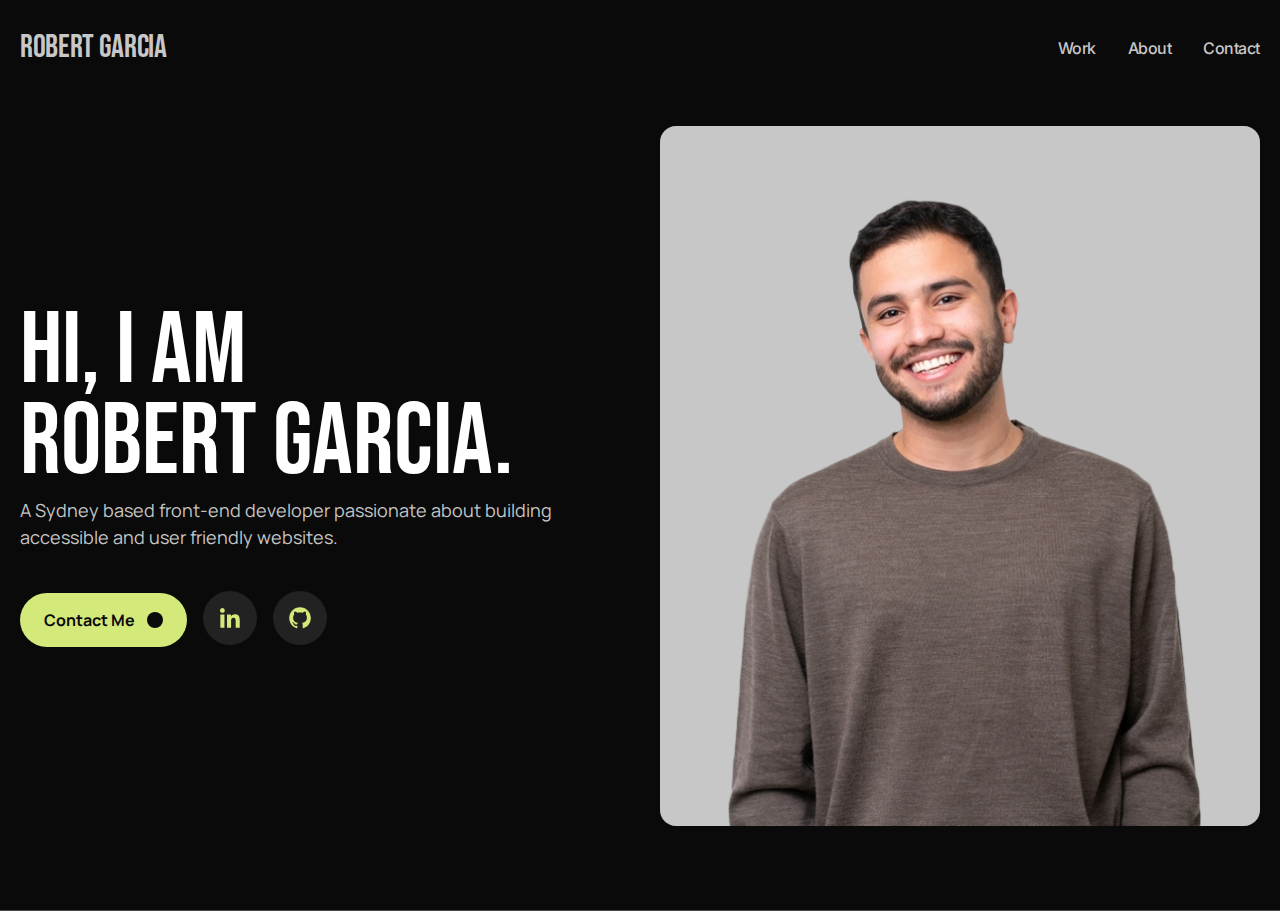
==== index.html @ e45b9863 "portfolio-for-developers" ====
<!DOCTYPE html>
<html lang="en">

<head>
    <meta charset="UTF-8">
    <meta name="viewport" content="width=device-width, initial-scale=1.0">
    <title>Document</title>
    <link rel="stylesheet" href="./css/portfolio.css">
</head>

<body>
    <header class="header">
        <div class="header-container">
            <a class="header-title">robert garcia</a>
            <ul class="header-list">
                <li class="header-item"><a href="#" class="header-link">Work</a></li>
                <li class="header-item"><a href="#" class="header-link">About</a></li>
                <li class="header-item"><a href="#" class="header-link">Contact</a></li>
            </ul>
            <button class="btn"><img src="./IMAGE/header/hamburger-menu.svg" alt="hamburger-menu" class=""></button>
        </div>
    </header>
    <!-- ----------HEADER-FINISH--------------- -->
    <section class="hero">
        <div class="hero-container">
            <div class="hero-info">
                <h2 class="hero-info-title">hi, i am <br>
                    robert garcia.</h2>
                <p class="hero-info-text">A Sydney based front-end developer passionate about building accessible and
                    user friendly websites.</p>
                <div class="hero-info-links">
                    <a href="#" class="hero-info-links-1">Contact Me
                        <span class="hero-info-span"><img src="./IMAGE/section-1/img.svg" alt=""
                                class="span-img"></span>
                    </a>
                    <a href="#" class="hero-info-links-2">
                        <img src="./IMAGE/section-1/linkedin.svg" alt="" class="">
                    </a>

                    <a href="#" class="hero-info-links-3">
                        <img src="./IMAGE/section-1/git-hub.svg" alt="" class="">
                    </a>
                </div>
            </div>
            <div class="hero-img">
                <img src="./IMAGE/section-1/robert.svg" alt="" class="robert-img">
                <img src="./IMAGE/section-1/potrait (1).svg" alt="" class="robert-img-2">
            </div>
        </div>
    </section>
    <!-- ----------------section-1-finish---------- -->
    <section hidden class="feature">
        <div class="feature-container">
            <h2 class="feature-title">Featured Projects</h2>
            <p class="feature-text">Here are some of the selected projects that showcase my passion for front-end
                development.</p>
            <div class="favorite-show">
                <div class="favorite-row">
                    <a href="#" class="favorite-row-link">Conceptual Work</a>
                    <img src="./IMAGE/section-2/work.svg" alt="" class="favorite-row-img">
                </div>
                <div class="favorite-col">
                    <h2 class="favourite-col-title">Promotional landing page for our favorite show</h2>
                    <p class="favourite-col-text">Teamed up with a designer to breathe life into a promotional webpage
                        for our beloved show, Adventure Time. Delivered a fully responsive design with dynamic content
                        capabilities, seamlessly integrating a newsletter feature to keep fans updated with the latest
                        adventures.</p>
                    <p class="favourite-col-text-Info">
                        Project Info</p>
                    <div class="favourite-col-info-div">
                        <p class="favourite-col-text-Info">Year</p>
                        <p class="favourite-col-text-Info-2">2023</p>
                    </div>
                    <div class="favourite-col-info-div">
                        <p class="favourite-col-text-Info">Role</p>
                        <p class="favourite-col-text-Info-2">Front-end Developer</p>
                    </div>
                    <div class="favorite-col-div">
                        <a href="#" class="favorite-col-link">Live Demo
                            <img src="./IMAGE/section-2/arrow (1).svg" alt="" class="favorite-col-link-img">
                        </a>
                        <a href="#" class="favorite-col-link">See on Github
                            <img src="./IMAGE/section-2/bxl-github.svg.svg" alt="" class="favorite-col-link-img">
                        </a>
                    </div>
                </div>
            </div>
            <div class="favorite-show">
                <div class="favorite-row">
                    <!-- <a href="#" class="favorite-row-link">Conceptual Work</a> -->
                    <img src="./IMAGE/section-2/image 10.svg" alt="" class="favorite-row-img">
                </div>
                <div class="favorite-col">
                    <h2 class="favourite-col-title">Blog site for World News</h2>
                    <p class="favourite-col-text">Mastered CSS Grid complexities in building an innovative news
                        homepage, navigating intricate design decisions for a seamless user experience. Leveraged the
                        challenge to enhance skills in front-end development.</p>
                    <p class="favourite-col-text-Info">
                        Project Info</p>
                    <div class="favourite-col-info-div">
                        <p class="favourite-col-text-Info">Client</p>
                        <p class="favourite-col-text-Info-2">World News</p>
                    </div>
                    <div class="favourite-col-info-div">
                        <p class="favourite-col-text-Info">Year</p>
                        <p class="favourite-col-text-Info-2">2023</p>
                    </div>
                    <div class="favourite-col-info-div">
                        <p class="favourite-col-text-Info">Role</p>
                        <p class="favourite-col-text-Info-2">Front-end Developer</p>
                    </div>
                    <div class="favorite-col-div">
                        <a href="#" class="favorite-col-link">View project
                            <img src="./IMAGE/section-2/arrow (1).svg" alt="" class="favorite-col-link-img">
                        </a>
                        <!-- <a href="#" class="favorite-col-link">Live Demo
                            <img src="./IMAGE/section-2/bxl-github.svg.svg" alt="" class="favorite-col-link-img">
                        </a>
                    </div> -->
                    </div>
                </div>
            </div>
            <div class="favorite-show">
                <div class="favorite-row">
                    <a href="#" class="favorite-row-link">Challenge</a>
                    <img src="./IMAGE/section-2/image 9.svg" alt="" class="favorite-row-img">
                </div>
                <div class="favorite-col">
                    <h2 class="favourite-col-title">E-commerce product page</h2>
                    <p class="favourite-col-text">Successfully crafted an engaging product page featuring a dynamic
                        lightbox gallery and seamless cart functionality, showcasing proficiency in JavaScript
                        development.</p>
                    <p class="favourite-col-text-Info">
                        Project Info</p>
                    <div class="favourite-col-info-div">
                        <p class="favourite-col-text-Info">Year</p>
                        <p class="favourite-col-text-Info-2">2022</p>
                    </div>
                    <div class="favourite-col-info-div">
                        <p class="favourite-col-text-Info">Role</p>
                        <p class="favourite-col-text-Info-2">Front-end Developer</p>
                    </div>
                    <div class="favorite-col-div">
                        <a href="#" class="favorite-col-link">Live Demo
                            <img src="./IMAGE/section-2/arrow (1).svg" alt="" class="favorite-col-link-img">
                        </a>
                        <a href="#" class="favorite-col-link">See on Github
                            <img src="./IMAGE/section-2/bxl-github.svg.svg" alt="" class="favorite-col-link-img">
                        </a>
                    </div>
                </div>
            </div>
        </div>
    </section>
    <!-- ----------------section-2-finish---------- -->
    <section hidden class="about">
        <div class="about-container">
            <h2 class="about-title">About me</h2>
            <div class="about-info">
                <h3 class="about-info-title">I am a front-end developer based in Sydney. Has Mechanical Engineering
                    background. </h3>
                <p class="about-info-text">I am a front-end developer based in Sydney looking for exciting
                    opportunities. Has Mechanical Engineering background. Likes to focus on accessibility when
                    developing. Passionate and curious about solving problems. Currently, I’m exploring Reactjs, Webflow
                    and a bit of Designing. While I am not programming, I enjoy playing football, photography and
                    playing Valorant. Learning more to improve skill.</p>
                <a href="#" class="favorite-col-link">More about me</a>
            </div>
        </div>
    </section>
    <!-- ----------------section-3-finish---------- -->
    <section hidden class="connect">
        <div class="connect-container">
            <div class="connect-row">
                <h2 class="connect-row-title">Let’s connect</h2>
                <p class="connect-row-text">Say hello at <a href="#"
                        class="connect-row-text-link">robertgarcia@gmail.com</a>For more info, here’s my <a href="#"
                        class="connect-row-text-link">resume</a></p>
                <div class="connect-row-div">
                    <a href="#" class="connect-row-div-link"><img src="./IMAGE/section-4/linkedin.svg" alt=""
                            class="connect-row-div-link-img"></a>
                    <a href="#" class="connect-row-div-link"><img src="./IMAGE/section-4/git-hub.svg" alt=""
                            class="connect-row-div-link-img"></a>
                    <a href="#" class="connect-row-div-link"><img src="./IMAGE/section-4/linkedin.svg.svg" alt=""
                            class="connect-row-div-link-img"></a>
                    <a href="#" class="connect-row-div-link"><img src="./IMAGE/section-4/instagram.svg.svg" alt=""
                            class="connect-row-div-link-img"></a>
                </div>
                <a href="#" class="connect-row-link">© 2023 Robert Garcia</a>
            </div>
            <div class="connect-col">
                <form action="" class="connect-col-form">
                    <p class="connect-col-form-text">Name</p>
                    <input type="text" class="connect-col-form-input">
                    <p class="connect-col-form-text">Email</p>
                    <input type="email" class="connect-col-form-input">
                    <p class="connect-col-form-text">Subject</p>
                    <input type="text" class="connect-col-form-input">
                    <p class="connect-col-form-text">Message</p>
                    <input type="text" class="connect-col-form-input">
                </form>
            </div>
        </div>
    </section>
    <!-- ----------------section-4-finish---------- -->



















    <script src="./js/app.js"></script>
</body>

</html>
---- css/portfolio.css ----
@import url('https://fonts.googleapis.com/css2?family=Bebas+Neue&family=Livvic:ital,wght@0,100;0,200;0,300;0,400;0,500;0,600;0,700;0,900;1,100;1,200;1,300;1,400;1,500;1,600;1,700;1,900&display=swap');
@import url('https://fonts.googleapis.com/css2?family=Bebas+Neue&family=Inter:ital,opsz,wght@0,14..32,100..900;1,14..32,100..900&family=Livvic:ital,wght@0,100;0,200;0,300;0,400;0,500;0,600;0,700;0,900;1,100;1,200;1,300;1,400;1,500;1,600;1,700;1,900&display=swap');
@import url('https://fonts.googleapis.com/css2?family=Bebas+Neue&family=Inter:ital,opsz,wght@0,14..32,100..900;1,14..32,100..900&family=Livvic:ital,wght@0,100;0,200;0,300;0,400;0,500;0,600;0,700;0,900;1,100;1,200;1,300;1,400;1,500;1,600;1,700;1,900&family=Manrope:wght@200..800&display=swap');

* {
    margin: 0;
    padding: 0;
    box-sizing: border-box;
}

.header {
    padding-top: 24px;
    padding-bottom: 24px;
    background-color: #0A0A0A;
}

.header-container {
    max-width: 1320px;
    margin-left: auto;
    margin-right: auto;
    padding-left: 20px;
    padding-right: 20px;

    display: flex;
    align-items: center;
    justify-content: space-between;
    color: rgba(199, 199, 199, 1);
}

.header-title {
    text-transform: uppercase;
    font-family: Bebas Neue;
    font-size: 32px;
    font-weight: 400;
    line-height: 48px;
    letter-spacing: -0.01em;
    text-align: left;
    text-underline-position: from-font;
    text-decoration-skip-ink: none;

}

.header-list {
    display: flex;
    gap: 32px;
    list-style: none;

}

.btn {
    display: none;
}

/* .header-item {} */

.header-link {
    text-decoration: none;
    font-family: Inter;
    font-size: 16px;
    font-weight: 500;
    line-height: 24px;
    letter-spacing: -0.03em;
    text-align: left;
    text-underline-position: from-font;
    text-decoration-skip-ink: none;
    color: rgba(199, 199, 199, 1);
}

@media (max-width:640px) {
    .header-container {}

    .header-title {
        font-size: 28px;
        font-weight: 400;
        line-height: 28px;
        letter-spacing: -0.01em;

    }

    .header-list {
        display: none;
    }

    .btn {
        display: block;
        padding: 16px 6px;
        background-color: inherit;
        border: none;

    }
}

/* ------header-finish-------- */


.hero {
    padding-top: 30px;
    padding-bottom: 80px;
    background-color: #0A0A0A;
    border-bottom: 1px solid #484848;
}

.hero-container {
    max-width: 1320px;
    margin-left: auto;
    margin-right: auto;
    padding-left: 20px;
    padding-right: 20px;

    display: flex;
    align-items: center;
    justify-content: space-between;

}

/* .hero-info {} */

.hero-info-title {
    max-width: 544px;
    text-transform: uppercase;
    font-family: Bebas Neue;
    font-size: 101px;
    font-weight: 400;
    line-height: 90.9px;
    text-align: left;
    text-underline-position: from-font;
    text-decoration-skip-ink: none;
    margin-bottom: 8px;
    color: rgba(255, 255, 255, 1);
}

.hero-info-text {
    font-family: Manrope;
    font-size: 18px;
    font-weight: 400;
    line-height: 27px;
    text-align: left;
    text-underline-position: from-font;
    text-decoration-skip-ink: none;
    margin-bottom: 40px;
    color: #C7C7C7;
    max-width: 544px;
}

.hero-info-links {
    display: flex;
    gap: 16px;
    align-items: center;
}

.hero-info-links-1 {
    text-decoration: none;
    color: rgba(10, 10, 10, 1);
    padding: 19px 24px;
    font-family: Manrope;
    font-size: 16px;
    font-weight: 700;
    line-height: 16px;
    text-align: left;
    text-underline-position: from-font;
    text-decoration-skip-ink: none;
    background-color: rgba(211, 233, 122, 1);
    border-radius: 100px;
    display: flex;
    gap: 12px;
}

.hero-info-span {
    width: 16px;
    height: 16px;
    background-color: rgba(10, 10, 10, 1);
    border-radius: 50%;
}

/* 
.hero-info-links-2 {}

.hero-info-links-3 {}

.hero-img {} */

.robert-img {
    max-width: 600px;
}

.span-img {
    display: none;
}
.robert-img-2 {
   display: none;     
}
@media(max-width:640px) {
    .hero {
        padding-top: 40px;
        padding-bottom: 64px;
    }
    .hero-container {
        display: block;
    }
    .hero-info-title {
        font-size: 57px;
        line-height: 57px;
    }

    .hero-info-text {
        font-size: 16px;
        font-weight: 400;
        line-height: 25.6px;
        text-align: left;
        max-width: 343px;
    }

    .hero-info-links {
        padding-bottom: 64px;

    }

    .hero-info-links-1 {
        font-size: 14px;
        line-height: 14px;
    }

    .hero-info-span {
        display: flex;
        align-items: center;
        /* width: 40px; */
        /* height: 40px; */
    }

    .span-img {
        display: block;
        text-align: center;
        align-items: center;

        /* width: 15.34px; */
        /* height: 12.85px; */
    }

    .hero-img {
        width: 343px;
        background-color: rgba(199, 199, 199, 1);
        border-radius: 16px;
    }

    .robert-img {
        display: none;
    }
    .robert-img-2 {
        display: block;
    }
}

/* --------hero- finish--------- */

.feature {
    padding-top: 80px;
    padding-bottom: 80px;
    background-color: #0A0A0A;
}

.feature-container {
    max-width: 1320px;
    margin-left: auto;
    margin-right: auto;
    padding-left: 20px;
    padding-right: 20px;

}

.feature-title {
    font-family: Bebas Neue;
    font-size: 76px;
    font-weight: 400;
    line-height: 76px;
    text-align: left;
    text-underline-position: from-font;
    text-decoration-skip-ink: none;
    margin-bottom: 8px;
    color: rgba(255, 255, 255, 1);
}

.feature-text {
    font-family: Manrope;
    font-size: 18px;
    font-weight: 400;
    line-height: 27px;
    text-align: left;
    text-underline-position: from-font;
    text-decoration-skip-ink: none;
    color: rgba(199, 199, 199, 1);
    max-width: 600px;
    margin-bottom: 80px;
}

.favorite-show {
    display: flex;
    align-items: center;
    justify-content: space-between;
    margin-bottom: 120px;
}

.favorite-row {
    background-color: rgba(26, 26, 26, 1);
    padding: 16px;
    border-radius: 12px;
    position: relative;

}

.favorite-row-link {
    text-decoration: none;
    color: rgba(255, 255, 255, 1);
    font-family: Manrope;
    font-size: 14px;
    font-weight: 500;
    line-height: 21px;
    text-align: left;
    text-underline-position: from-font;
    text-decoration-skip-ink: none;
    padding: 8px 16px;
    background: rgba(10, 10, 10, 1);
    border-radius: 100px;
    position: absolute;
}

.favorite-row-img {
    padding: 126px 57px;
    max-width: 486px;
}

.favorite-col {
    color: rgba(255, 255, 255, 1);
}

.favourite-col-title {
    font-family: Manrope;
    font-size: 32px;
    font-weight: 500;
    line-height: 44.8px;
    text-align: left;
    text-underline-position: from-font;
    text-decoration-skip-ink: none;
    margin-bottom: 16px;
    max-width: 576px;

}

.favourite-col-text {
    font-family: Manrope;
    font-size: 18px;
    font-weight: 400;
    line-height: 27px;
    text-align: left;
    text-underline-position: from-font;
    text-decoration-skip-ink: none;
    margin-bottom: 32px;
    color: rgba(199, 199, 199, 1);
    max-width: 576px;
}

.favourite-col-text-Info {
    font-family: Manrope;
    font-size: 16px;
    font-weight: 600;
    line-height: 24px;
    text-align: left;
    text-underline-position: from-font;
    text-decoration-skip-ink: none;
    margin-bottom: 16px;
    padding-top: 16px;
}

.favourite-col-text-Info-2 {
    font-family: Manrope;
    font-size: 16px;
    font-weight: 600;
    line-height: 24px;
    text-align: left;
    text-underline-position: from-font;
    text-decoration-skip-ink: none;
    margin-bottom: 16px;
    padding-top: 16px;
    color: rgba(199, 199, 199, 1);
}

.favourite-col-info-div {
    display: flex;
    justify-content: space-between;
    align-items: center;
    border-top: 1px solid rgba(72, 72, 72, 1);
    border-bottom: 1px solid rgba(72, 72, 72, 1);

}

.favorite-col-div {
    display: flex;
    gap: 24px;
    padding-top: 48px;
}

.favorite-col-link {
    text-transform: uppercase;
    text-decoration: none;
    color: rgba(211, 233, 122, 1);
    font-family: Manrope;
    font-size: 16px;
    font-weight: 700;
    line-height: 24px;
    text-align: left;
    text-underline-position: from-font;
    text-decoration-skip-ink: none;
    border-bottom: 2px solid rgba(211, 233, 122, 1);
}


/* -------cetion - finish--------- */

.about {
    padding-top: 122px;
    padding-bottom: 391px;
    background-color: #0A0A0A;
}

.about-container {
    max-width: 1320px;
    margin-left: auto;
    margin-right: auto;
    padding-left: 20px;
    padding-right: 20px;
    display: flex;
    /* align-items: center; */
    justify-content: space-between;
    color: #ffffff;
}

.about-title {
    font-family: Bebas Neue;
    font-size: 101px;
    font-weight: 400;
    line-height: 90.9px;
    text-align: left;
    text-underline-position: from-font;
    text-decoration-skip-ink: none;
}

.about-info {
    max-width: 704px;
}

.about-info-title {
    font-family: Manrope;
    font-size: 32px;
    font-weight: 500;
    line-height: 44.8px;
    text-align: left;
    text-underline-position: from-font;
    text-decoration-skip-ink: none;
    margin-bottom: 16px;

}

.about-info-text {
    font-family: Manrope;
    font-size: 18px;
    font-weight: 400;
    line-height: 27px;
    text-align: left;
    text-underline-position: from-font;
    text-decoration-skip-ink: none;
    margin-bottom: 53px;
    color: rgba(199, 199, 199, 1);
}

/* -------cetion - finish--------- */

.connect {
    padding-top: 60px;
    padding-bottom: 80px;
    background-color: #0A0A0A;
}

.connect-container {
    max-width: 1320px;
    margin-left: auto;
    margin-right: auto;
    padding-left: 20px;
    padding-right: 20px;

    display: flex;
    gap: 24px;
    align-items: center;
}

.connect-row {
    max-width: 600px;
}

.connect-row-title {
    font-family: Bebas Neue;
    font-size: 76px;
    font-weight: 400;
    line-height: 76px;
    text-align: left;
    text-underline-position: from-font;
    text-decoration-skip-ink: none;
    color: rgba(255, 255, 255, 1);
    margin-bottom: 16px;
}

.connect-row-text {
    color: rgba(199, 199, 199, 1);
    font-family: Manrope;
    font-size: 18px;
    font-weight: 400;
    line-height: 27px;
    text-align: left;
    text-underline-position: from-font;
    text-decoration-skip-ink: none;
    margin-bottom: 40px;
}

.connect-row-text-link {
    max-width: 302px;
    color: rgba(255, 255, 255, 1);
    font-family: Manrope;
    font-size: 18px;
    font-weight: 400;
    line-height: 27px;
    text-align: left;
    text-underline-position: from-font;
    text-decoration-skip-ink: none;

}

.connect-row-div {
    display: flex;
    gap: 32px;

}



.connect-row-link {
    font-family: Manrope;
    font-size: 16px;
    font-weight: 500;
    line-height: 25.6px;
    text-align: left;
    text-underline-position: from-font;
    text-decoration-skip-ink: none;
    color: rgba(199, 199, 199, 1);

}

/* 
.connect-col {
    max-width: 600px;
} */

.connect-col-form {
    max-width: 600px;

}

.connect-col-form-text {
    font-family: Manrope;
    font-size: 16px;
    font-weight: 500;
    line-height: 25.6px;
    text-align: left;
    text-underline-position: from-font;
    text-decoration-skip-ink: none;
    color: rgba(199, 199, 199, 1);
    margin-bottom: 8px;

}

.connect-col-form-input {
    background-color: #262626;
    border: none;
    color: #ffffff;
    max-width: 600px;
    border-radius: 4px;
    margin-bottom: 21px;
    font-family: Manrope;
    font-size: 18px;
    font-weight: 400;
    line-height: 27px;
    text-align: left;
    text-underline-position: from-font;
    text-decoration-skip-ink: none;
    
}
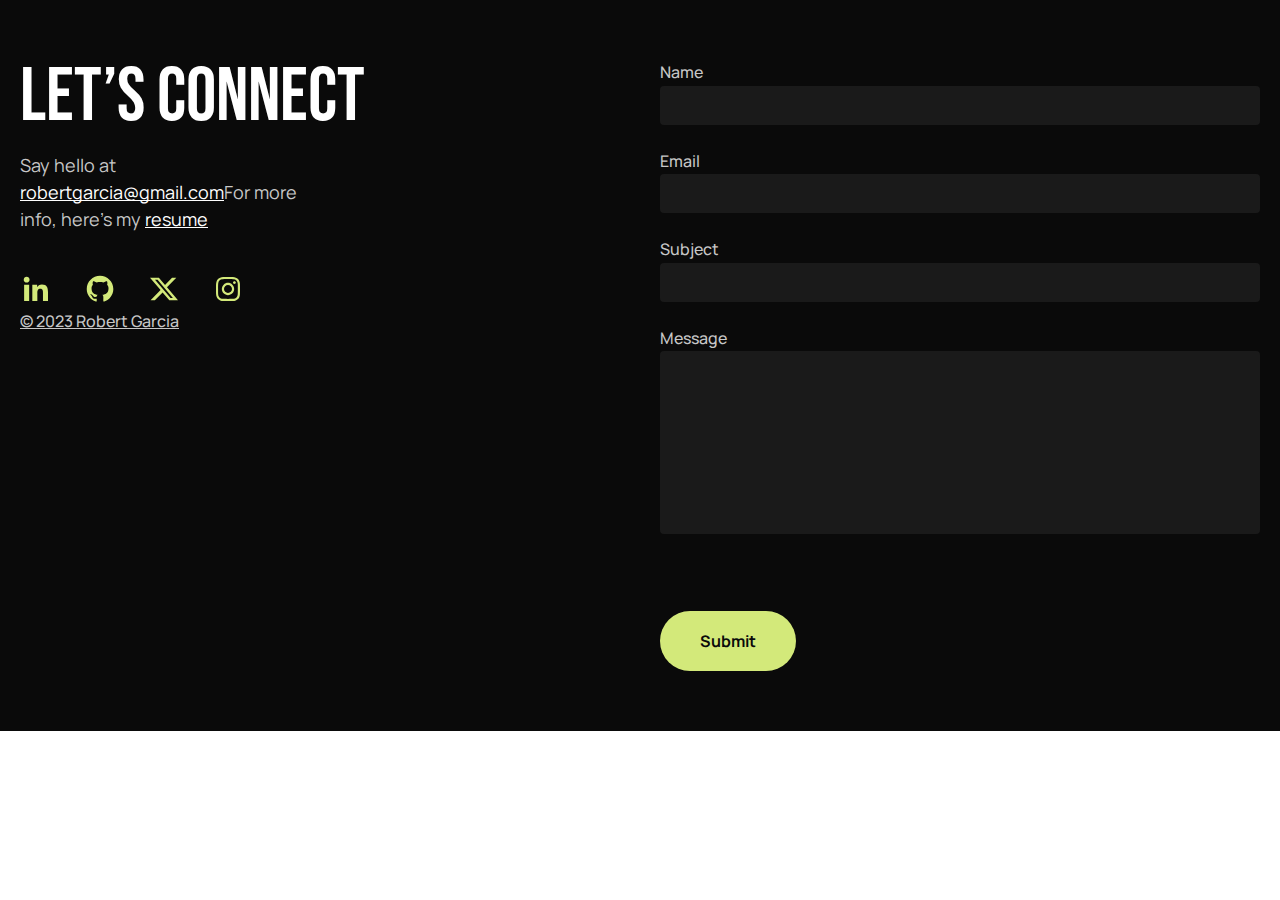
==== commit 7e3a5b2d: "portfolio" ====
--- a/index.html
+++ b/index.html
@@ -4,12 +4,41 @@
 <head>
     <meta charset="UTF-8">
     <meta name="viewport" content="width=device-width, initial-scale=1.0">
-    <title>Document</title>
+    <title>Abdumalikova Muharramoy</title>
+    <!-- SEO -->
+    <meta http-equiv="X-UA-Compatible" content="ie=edge" />
+    <meta id="name" name="itemprop"
+      content="Abdumalikova Muharramoy | Muharramoy dasturchi | Abdumalikova Muharramoy dasturchi | Abdumalikova Muharramoy Andijon  uz" />
+    <meta property="og:type" content="website" />
+    <meta property="og:url" content="https://ozim-haqimda-nu.vercel.app/" />
+    <meta property="og:image" content="https://abdumalikova-muharramoy.vercel.app/" />
+    <meta property="og:image:width" content="1036" />
+    <meta property="og:image:height" content="416" />
+    <meta property="og:image:type" content="IMAGE/svg"/>
+  
+    <!-- Google -->
+    <meta name="googlebot" id="googlebot" content="index, follow" />
+    <!-- Yandeks -->
+    <meta name="yandex-verification" id="yandex-verification" content="index, follow" />
+    <meta name="yandex" id="yandex" content="index, follow" />
+    <!-- favicon image -->
+    <link rel="shortcut icon" href="./IMAGE/section-2/bxl-github.svg.svg" type="image/x-icon" />
+    <link rel="icon" href="./IMAGE/section-2/bxl-github.svg.svg" type="image/x-icon" />
+  
+    <link rel="shortcut icon" href="./IMAGE/section-2/bxl-github.svg.svg" type="image/x-icon" />
+
+    <meta name="description"
+      content= "mening ismim Abdumalikova Muharramoy. Men 18 yoshdaman. Hozirda dasturchi bolishga harakat qilyapman." />
+    <meta name="keywords"
+      content="Abdumalikova Muharramoy , Muharramoy dasturchi , Abdumalikova Muharramoy dasturchi , Abdumalikova Muharramoy Andijon  uz , Muharramoy Abdumalikova , Abdulaziz dasturchi , Abdumalikova Muharramoy dasturchi , Muharramoy Abdumalikova  Andijon  uz" />
+    <!-- SEO -->
     <link rel="stylesheet" href="./css/portfolio.css">
+
+    <meta name="google-site-verification" content="k5-CuV5K4gy6CHgu6LlZ0R5U5fG3yqXeVXChLCwEpY0" />
 </head>
 
 <body>
-    <header class="header">
+    <header hidden class="header">
         <div class="header-container">
             <a class="header-title">robert garcia</a>
             <ul class="header-list">
@@ -21,7 +50,7 @@
         </div>
     </header>
     <!-- ----------HEADER-FINISH--------------- -->
-    <section class="hero">
+    <section hidden class="hero">
         <div class="hero-container">
             <div class="hero-info">
                 <h2 class="hero-info-title">hi, i am <br>
@@ -169,7 +198,7 @@
         </div>
     </section>
     <!-- ----------------section-3-finish---------- -->
-    <section hidden class="connect">
+    <footer class="connect">
         <div class="connect-container">
             <div class="connect-row">
                 <h2 class="connect-row-title">Let’s connect</h2>
@@ -188,20 +217,26 @@
                 </div>
                 <a href="#" class="connect-row-link">© 2023 Robert Garcia</a>
             </div>
-            <div class="connect-col">
-                <form action="" class="connect-col-form">
-                    <p class="connect-col-form-text">Name</p>
-                    <input type="text" class="connect-col-form-input">
-                    <p class="connect-col-form-text">Email</p>
-                    <input type="email" class="connect-col-form-input">
-                    <p class="connect-col-form-text">Subject</p>
-                    <input type="text" class="connect-col-form-input">
-                    <p class="connect-col-form-text">Message</p>
-                    <input type="text" class="connect-col-form-input">
-                </form>
-            </div>
-        </div>
-    </section>
+            <div class="div-lets">
+                <p class="text-submit">Name <br>
+                    <input type="text" class="inp-text">
+                </p>
+                <p class="text-submit">Email <br>
+                    <input type="text" class="inp-text">
+                </p>
+                <p class="text-submit">Subject <br>
+                    <input type="text" class="inp-text">
+                </p>
+              <p class="text-submit">Message <br>
+                    <input type="text" class="inp-text1">
+                </p>
+                <a href="#" class="link-submit">Submit</a>
+            </div>
+            <p class="text-lets4">© 2023 Robert Garcia</p>
+        </div>
+        </div>
+    </footer>
+    <footer class="lets">
     <!-- ----------------section-4-finish---------- -->
 
 
--- a/css/portfolio.css
+++ b/css/portfolio.css
@@ -186,17 +186,21 @@
 .span-img {
     display: none;
 }
+
 .robert-img-2 {
-   display: none;     
-}
+    display: none;
+}
+
 @media(max-width:640px) {
     .hero {
         padding-top: 40px;
         padding-bottom: 64px;
     }
+
     .hero-container {
         display: block;
     }
+
     .hero-info-title {
         font-size: 57px;
         line-height: 57px;
@@ -245,6 +249,7 @@
     .robert-img {
         display: none;
     }
+
     .robert-img-2 {
         display: block;
     }
@@ -428,7 +433,7 @@
     padding-left: 20px;
     padding-right: 20px;
     display: flex;
-    /* align-items: center; */
+    align-items: start;
     justify-content: space-between;
     color: #ffffff;
 }
@@ -487,8 +492,8 @@
     padding-right: 20px;
 
     display: flex;
-    gap: 24px;
-    align-items: center;
+    justify-content: space-between;
+    align-items: start;
 }
 
 .connect-row {
@@ -508,6 +513,7 @@
 }
 
 .connect-row-text {
+    width: 302px;
     color: rgba(199, 199, 199, 1);
     font-family: Manrope;
     font-size: 18px;
@@ -551,50 +557,100 @@
     color: rgba(199, 199, 199, 1);
 
 }
-
-/* 
-.connect-col {
-    max-width: 600px;
-} */
-
-.connect-col-form {
-    max-width: 600px;
-
-}
-
-.connect-col-form-text {
-    font-family: Manrope;
+ 
+
+.text-submit {
+    font-family: "Manrope", serif;
     font-size: 16px;
     font-weight: 500;
     line-height: 25.6px;
-    text-align: left;
-    text-underline-position: from-font;
-    text-decoration-skip-ink: none;
-    color: rgba(199, 199, 199, 1);
-    margin-bottom: 8px;
-
-}
-
-.connect-col-form-input {
-    background-color: #262626;
+    text-decoration-skip-ink: none;
+    margin-bottom: 24px;
+    color: rgba(199, 199, 199, 1);
+}
+
+.inp-text {
+    width: 600px;
+    background: rgba(26, 26, 26, 1);
+    border-radius: 4px;
     border: none;
-    color: #ffffff;
-    max-width: 600px;
+    color: white;
+    padding-top: 12px;
+    padding-bottom: 12px;
+    padding-left: 16px;
+}
+
+.inp-text1 {
+    width: 600px;
+    background: rgba(26, 26, 26, 1);
     border-radius: 4px;
-    margin-bottom: 21px;
-    font-family: Manrope;
-    font-size: 18px;
-    font-weight: 400;
-    line-height: 27px;
-    text-align: left;
-    text-underline-position: from-font;
-    text-decoration-skip-ink: none;
+    border: none;
+    color: white;
+    padding-top: 12px;
+    padding-bottom: 156px;
+    padding-left: 16px;
+    margin-bottom: 75px;
+}
+
+.link-submit {
+    background: rgba(211, 233, 122, 1);
+    color: rgba(10, 10, 10, 1);
+    padding-top: 19px;
+    padding-bottom: 19px;
+    padding-left: 40px;
+    padding-right: 40px;
+    font-family: "Manrope", serif;
+    font-size: 16px;
+    font-weight: 700;
+    line-height: 16px;
+    text-decoration-skip-ink: none;
+    text-decoration: none;
+    border-radius: 100px;
+}
+
+.text-lets4 {
+    display: none;
+}
+
+@media(max-width: 640px) {
+    .container-lets {
+        display: inline-block;
+    }
+
+    .div-lets-link-img {
+        margin-bottom: 64px;
+    }
+
+    .text-lets3 {
+        display: none;
     
-}
-
-
-
-
-
-
-
+
+    .inp-text {
+        width: 343px;
+        padding-top: 10px;
+        padding-bottom: 10px;
+    }
+
+    .inp-text1 {
+        width: 343px;
+        padding-top: 10px;
+        padding-bottom: 148px;
+        margin-bottom: 32px;
+    }
+
+    .link-submit {
+        margin-bottom: 80px;
+        flex-direction: column-reverse;
+    }
+
+    .text-lets4 {
+        font-family: "Manrope", serif;
+        font-size: 16px;
+        font-weight: 500;
+        line-height: 25.6px;
+        text-decoration-skip-ink: none;
+        display: inline-block;
+        margin-top: 80px;
+        color: rgba(199, 199, 199, 1);
+    }
+}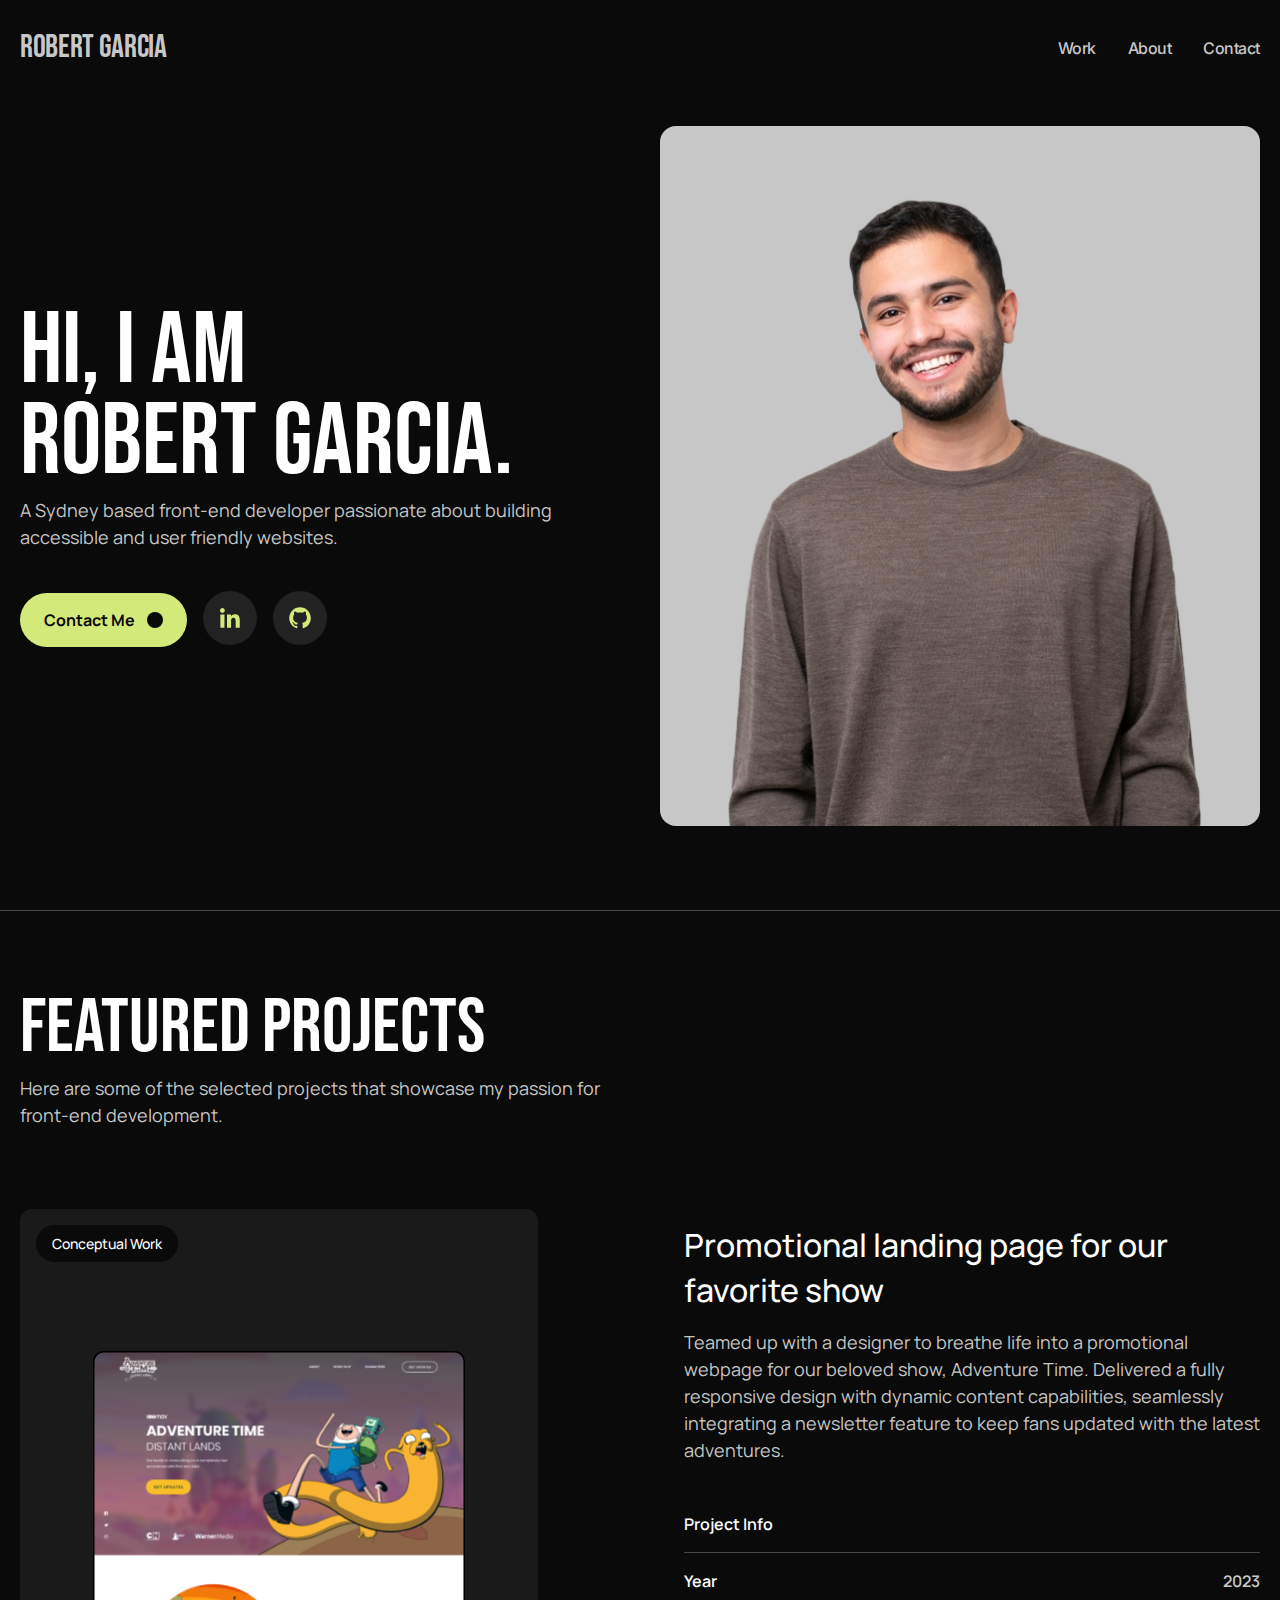
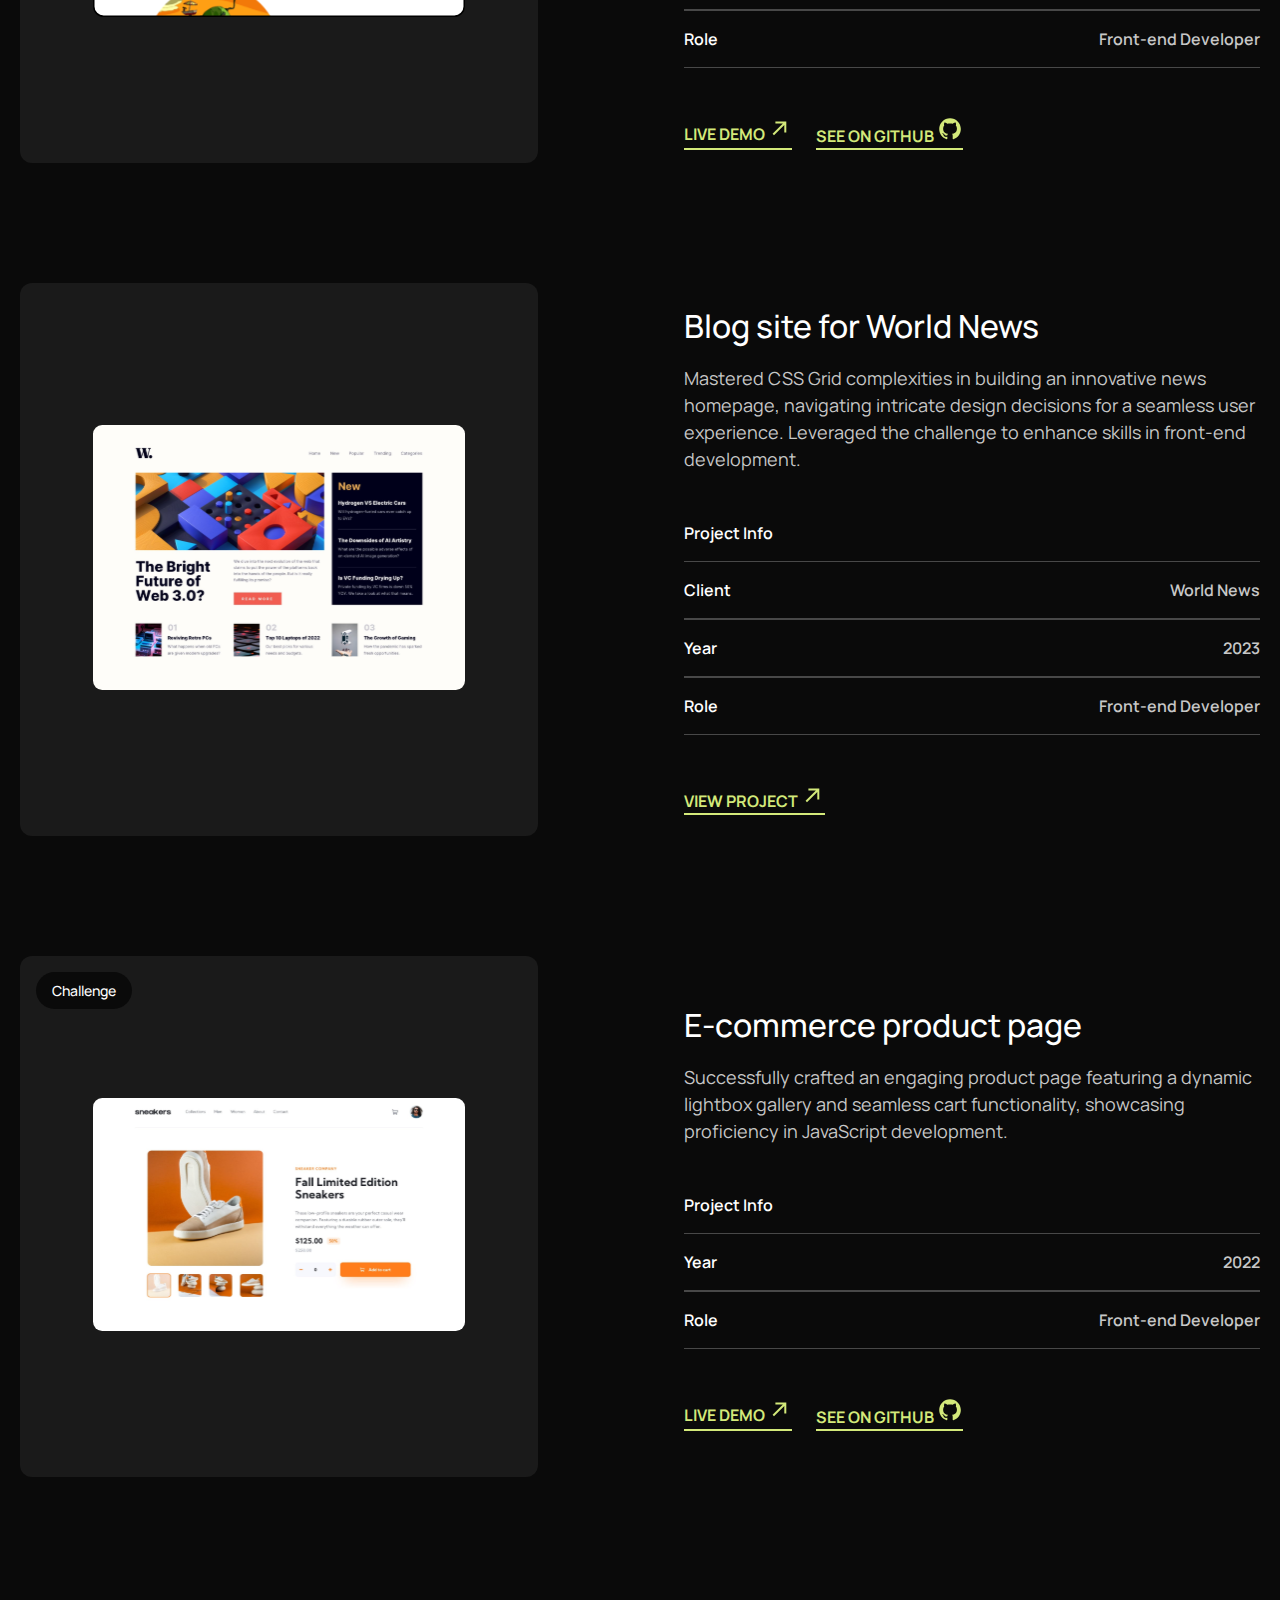
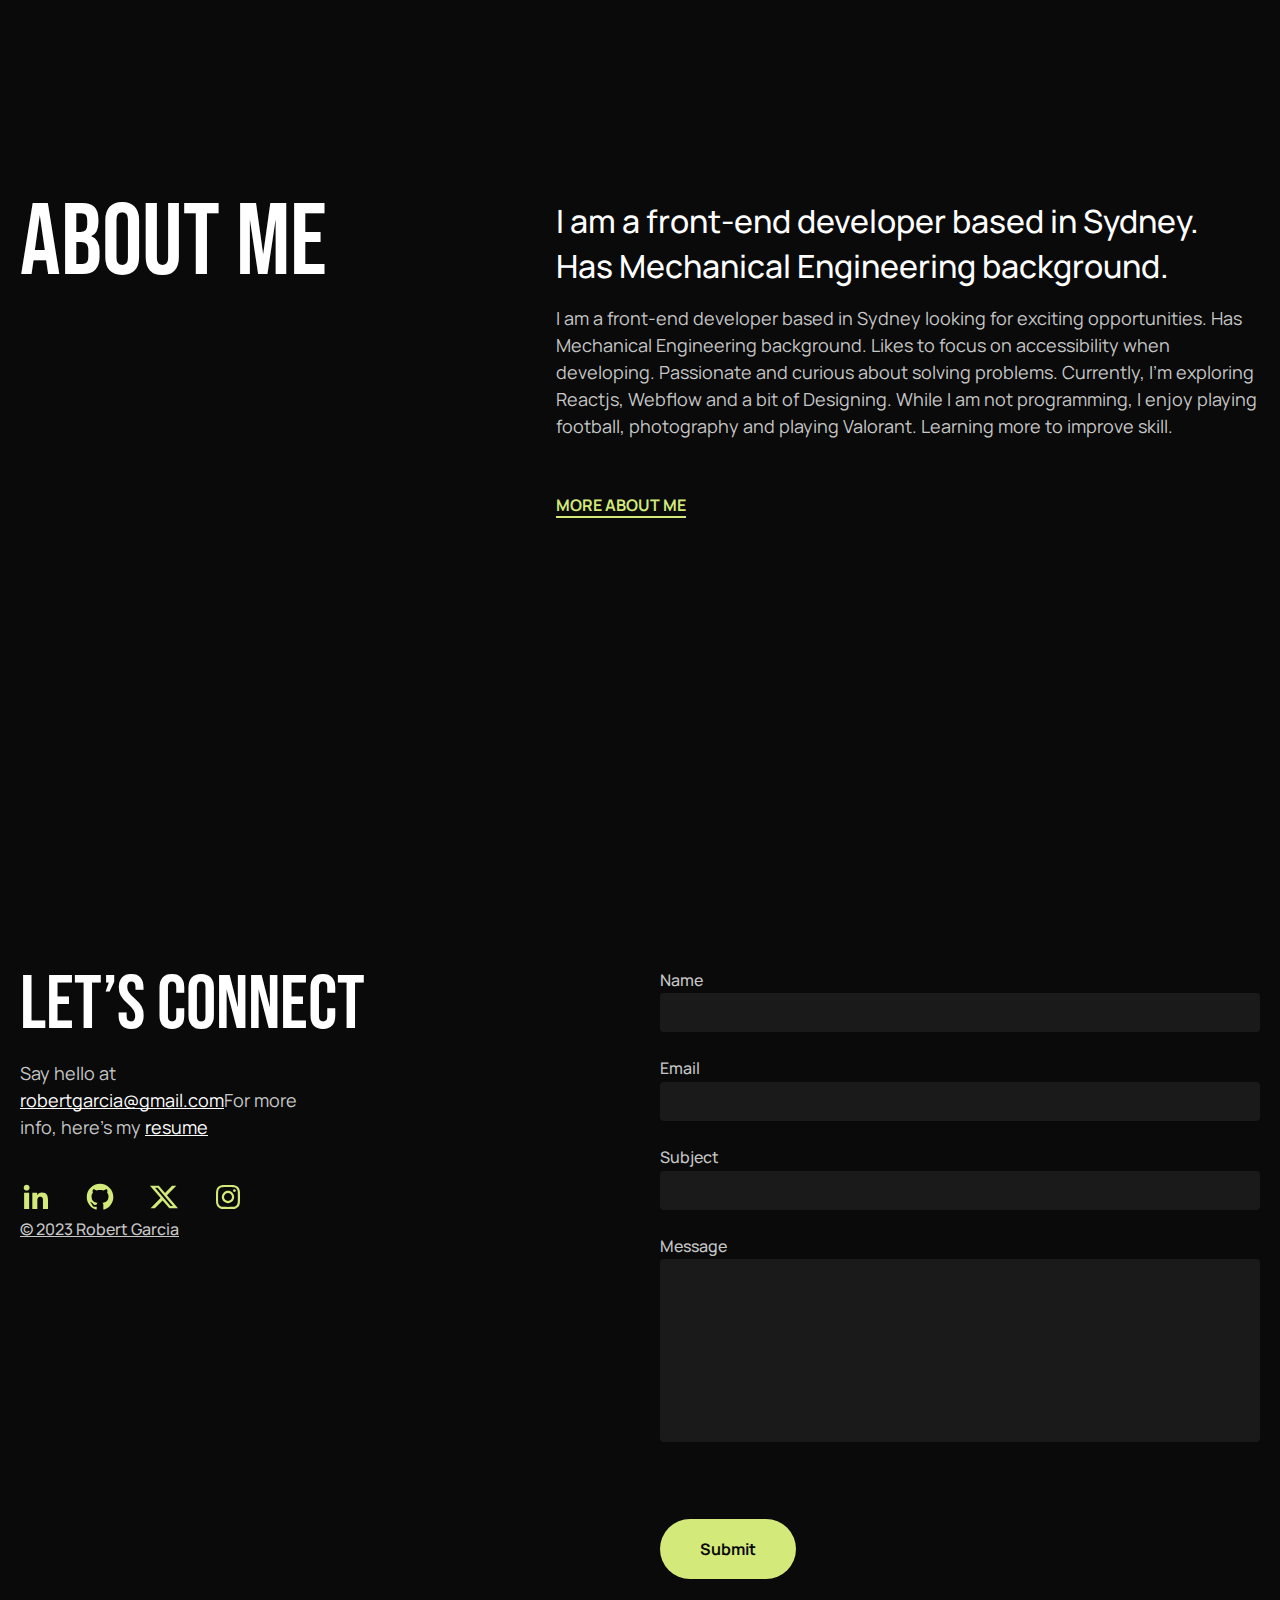
==== commit bf755961: "portfolio" ====
--- a/index.html
+++ b/index.html
@@ -7,7 +7,7 @@
     <title>Abdumalikova Muharramoy</title>
     <!-- SEO -->
     <meta http-equiv="X-UA-Compatible" content="ie=edge" />
-    <meta id="name" name="itemprop"
+    <meta id="name" name="name"
       content="Abdumalikova Muharramoy | Muharramoy dasturchi | Abdumalikova Muharramoy dasturchi | Abdumalikova Muharramoy Andijon  uz" />
     <meta property="og:type" content="website" />
     <meta property="og:url" content="https://ozim-haqimda-nu.vercel.app/" />
@@ -30,7 +30,7 @@
     <meta name="description"
       content= "mening ismim Abdumalikova Muharramoy. Men 18 yoshdaman. Hozirda dasturchi bolishga harakat qilyapman." />
     <meta name="keywords"
-      content="Abdumalikova Muharramoy , Muharramoy dasturchi , Abdumalikova Muharramoy dasturchi , Abdumalikova Muharramoy Andijon  uz , Muharramoy Abdumalikova , Abdulaziz dasturchi , Abdumalikova Muharramoy dasturchi , Muharramoy Abdumalikova  Andijon  uz" />
+      content="Abdumalikova Muharramoy , Abdumalikova ,Abdumalikova uz , Muharramoy dasturchi , Abdumalikova Muharramoy dasturchi , Abdumalikova Muharramoy Andijon  uz , Muharramoy Abdumalikova , Abdulaziz dasturchi , Abdumalikova Muharramoy dasturchi , Muharramoy Abdumalikova  Andijon  uz , програмист Мухаррамой , програмист Мухаррамой Абдумаликова , Абдумаликова Мухаррамой програмист,  Абдумаликова Мухаррамой , програмист уз "  />
     <!-- SEO -->
     <link rel="stylesheet" href="./css/portfolio.css">
 
@@ -38,7 +38,7 @@
 </head>
 
 <body>
-    <header hidden class="header">
+    <header  class="header">
         <div class="header-container">
             <a class="header-title">robert garcia</a>
             <ul class="header-list">
@@ -50,7 +50,7 @@
         </div>
     </header>
     <!-- ----------HEADER-FINISH--------------- -->
-    <section hidden class="hero">
+    <section  class="hero">
         <div class="hero-container">
             <div class="hero-info">
                 <h2 class="hero-info-title">hi, i am <br>
@@ -78,7 +78,7 @@
         </div>
     </section>
     <!-- ----------------section-1-finish---------- -->
-    <section hidden class="feature">
+    <section  class="feature">
         <div class="feature-container">
             <h2 class="feature-title">Featured Projects</h2>
             <p class="feature-text">Here are some of the selected projects that showcase my passion for front-end
@@ -182,7 +182,7 @@
         </div>
     </section>
     <!-- ----------------section-2-finish---------- -->
-    <section hidden class="about">
+    <section  class="about">
         <div class="about-container">
             <h2 class="about-title">About me</h2>
             <div class="about-info">
